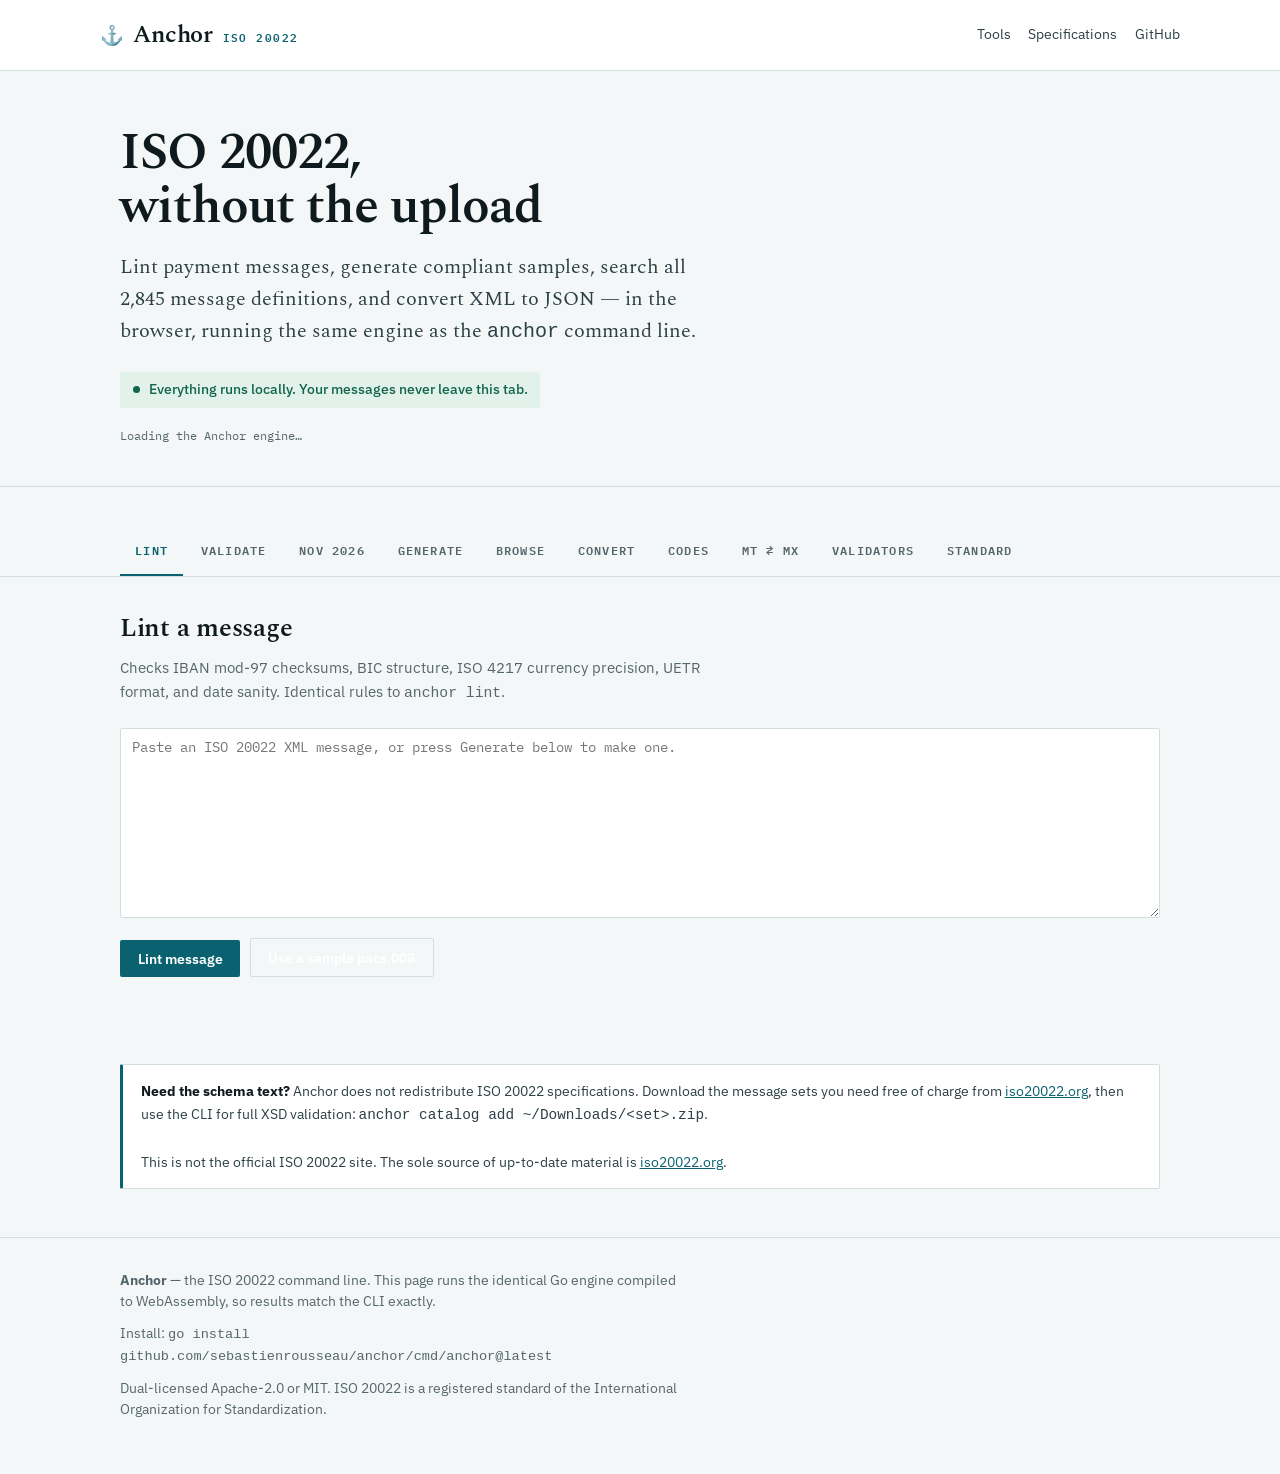
==== web/site/index.html @ 0d9abca5 "feat: ISO 20022 reference tooling for the terminal, an editor and an assistant Anchor answers questi" ====
<!doctype html>
<html lang="en">
<head>
<meta charset="utf-8">
<meta name="viewport" content="width=device-width, initial-scale=1">
<title>Anchor — ISO 20022 in your browser</title>
<meta name="description" content="Lint, generate, search and convert ISO 20022 financial messages. Runs entirely in your browser — nothing is uploaded.">
<link rel="icon" href="data:image/svg+xml,<svg xmlns='http://www.w3.org/2000/svg' viewBox='0 0 100 100'><text y='.9em' font-size='90'>⚓</text></svg>">
<link rel="preconnect" href="https://fonts.googleapis.com">
<link rel="preconnect" href="https://fonts.gstatic.com" crossorigin>
<link rel="stylesheet" href="https://fonts.googleapis.com/css2?family=Spectral:wght@400;600&family=IBM+Plex+Mono:wght@400;500;600&family=IBM+Plex+Sans:wght@400;500;600;700&display=swap">
<style>
  :root {
    --ground:#F4F7F7; --surface:#FFFFFF; --surface-2:#ECF1F1;
    --ink:#0E1A1D; --ink-2:#2C4045; --muted:#55676C;
    --line:#D3DEDE; --line-soft:#E4ECEC;
    --accent:#0A6270; --accent-2:#E4F1F2;
    --crit:#A01B3E; --crit-bg:#FBE9EE;
    --warn:#A8560A; --warn-bg:#FCEFE0;
    --good:#10654A; --good-bg:#E2F1EA;
    --shadow:0 1px 2px rgba(14,26,29,.05), 0 8px 24px -18px rgba(14,26,29,.35);
  }
  @media (prefers-color-scheme: dark) {
    :root:not([data-theme="light"]) {
      --ground:#0B1113; --surface:#131C1F; --surface-2:#1A2528;
      --ink:#E1EBEC; --ink-2:#B8CACD; --muted:#8CA1A6;
      --line:#2A3A3E; --line-soft:#1F2C2F;
      --accent:#55B7C7; --accent-2:#17323A;
      --crit:#F1839F; --crit-bg:#331119;
      --warn:#E8A45D; --warn-bg:#33220E;
      --good:#5FC49E; --good-bg:#102B22;
      --shadow:0 1px 2px rgba(0,0,0,.4), 0 10px 30px -20px rgba(0,0,0,.9);
    }
  }
  :root[data-theme="dark"] {
    --ground:#0B1113; --surface:#131C1F; --surface-2:#1A2528;
    --ink:#E1EBEC; --ink-2:#B8CACD; --muted:#8CA1A6;
    --line:#2A3A3E; --line-soft:#1F2C2F;
    --accent:#55B7C7; --accent-2:#17323A;
    --crit:#F1839F; --crit-bg:#331119;
    --warn:#E8A45D; --warn-bg:#33220E;
    --good:#5FC49E; --good-bg:#102B22;
    --shadow:0 1px 2px rgba(0,0,0,.4), 0 10px 30px -20px rgba(0,0,0,.9);
  }

  *{box-sizing:border-box}
  html{scroll-behavior:smooth}
  @media (prefers-reduced-motion:reduce){html{scroll-behavior:auto}*{animation:none!important;transition:none!important}}

  body{
    margin:0;padding:0;background:var(--ground);color:var(--ink);
    font-family:"IBM Plex Sans",ui-sans-serif,system-ui,-apple-system,sans-serif;
    font-size:16px;line-height:1.6;-webkit-font-smoothing:antialiased;
  }
  .wrap{max-width:1080px;margin:0 auto;padding:0 20px}

  /* ---------- masthead ---------- */
  header.mast{border-bottom:1px solid var(--line);background:var(--surface)}
  .mast-inner{display:flex;align-items:center;gap:1rem;flex-wrap:wrap;padding:1rem 0}
  .brand{display:flex;align-items:baseline;gap:.6rem;font-family:Spectral,ui-serif,Georgia,serif;font-size:1.5rem;font-weight:600;letter-spacing:-.01em}
  .brand .anchor-mark{font-size:1.2rem}
  .brand small{font-family:"IBM Plex Mono",monospace;font-size:.66rem;letter-spacing:.14em;text-transform:uppercase;color:var(--accent);font-weight:600}
  .mast-links{margin-left:auto;display:flex;gap:1.1rem;align-items:center;font-size:.88rem}
  .mast-links a{color:var(--ink-2);text-decoration:none;border-bottom:1px solid transparent}
  .mast-links a:hover{color:var(--accent);border-bottom-color:var(--accent)}

  /* ---------- hero ---------- */
  .hero{padding:3.5rem 0 2.5rem;border-bottom:1px solid var(--line)}
  h1{font-family:Spectral,ui-serif,Georgia,serif;font-weight:600;font-size:clamp(2.1rem,5vw,3.2rem);line-height:1.05;letter-spacing:-.02em;margin:0 0 1rem;text-wrap:balance;max-width:20ch}
  .lede{font-family:Spectral,ui-serif,Georgia,serif;font-size:clamp(1.05rem,2vw,1.25rem);color:var(--ink-2);max-width:60ch;margin:0 0 1.5rem}
  .privacy{display:inline-flex;align-items:center;gap:.55rem;background:var(--good-bg);color:var(--good);border-radius:2px;padding:.45rem .8rem;font-size:.85rem;font-weight:500}
  .privacy .dot{width:7px;height:7px;border-radius:50%;background:currentColor;flex:none}

  /* ---------- status ---------- */
  #status{font-family:"IBM Plex Mono",monospace;font-size:.78rem;color:var(--muted);margin-top:1.1rem}
  #status.ready{color:var(--good)}
  #status.error{color:var(--crit)}

  /* ---------- tabs ---------- */
  nav.tabs{position:sticky;top:0;z-index:10;background:var(--ground);border-bottom:1px solid var(--line);margin-top:2.5rem}
  .tablist{display:flex;gap:.15rem;overflow-x:auto;padding:0;margin:0;list-style:none;scrollbar-width:thin}
  .tablist button{
    appearance:none;background:none;border:0;border-bottom:2px solid transparent;
    padding:.85rem .95rem;font-family:"IBM Plex Mono",monospace;font-size:.75rem;
    letter-spacing:.1em;text-transform:uppercase;font-weight:600;color:var(--muted);
    cursor:pointer;white-space:nowrap;
  }
  .tablist button:hover{color:var(--ink)}
  .tablist button[aria-selected="true"]{color:var(--accent);border-bottom-color:var(--accent)}
  .tablist button:focus-visible{outline:2px solid var(--accent);outline-offset:-2px}

  .panel{display:none;padding:2rem 0 3rem}
  .panel[data-active="true"]{display:block}
  .panel h2{font-family:Spectral,ui-serif,Georgia,serif;font-weight:600;font-size:1.6rem;letter-spacing:-.01em;margin:0 0 .4rem}
  .panel p.hint{color:var(--muted);font-size:.92rem;margin:0 0 1.4rem;max-width:66ch}

  /* ---------- controls ---------- */
  .row{display:flex;gap:.6rem;flex-wrap:wrap;align-items:flex-end;margin-bottom:1rem}
  .field{display:flex;flex-direction:column;gap:.3rem}
  .field label{font-family:"IBM Plex Mono",monospace;font-size:.65rem;letter-spacing:.12em;text-transform:uppercase;color:var(--muted);font-weight:600}
  input[type=text],select,textarea{
    font-family:"IBM Plex Mono",monospace;font-size:.88rem;color:var(--ink);
    background:var(--surface);border:1px solid var(--line);border-radius:2px;padding:.55rem .7rem;
  }
  input[type=text]:focus,select:focus,textarea:focus{outline:2px solid var(--accent);outline-offset:-1px;border-color:var(--accent)}
  textarea{width:100%;min-height:190px;line-height:1.55;resize:vertical;tab-size:2}
  button.act{
    appearance:none;background:var(--accent);color:var(--surface);border:0;border-radius:2px;
    padding:.6rem 1.1rem;font-family:"IBM Plex Sans",sans-serif;font-size:.88rem;font-weight:600;cursor:pointer;
  }
  :root[data-theme="dark"] button.act,
  :root:not([data-theme="light"]) button.act{color:#08191C}
  @media (prefers-color-scheme: light){:root:not([data-theme="dark"]) button.act{color:#fff}}
  button.act:hover{filter:brightness(1.1)}
  button.act:focus-visible{outline:2px solid var(--ink);outline-offset:2px}
  button.ghost{background:none;color:var(--accent);border:1px solid var(--line)}

  /* ---------- output ---------- */
  .out{margin-top:1.2rem}
  pre.code{
    background:var(--surface-2);border:1px solid var(--line);border-radius:2px;
    padding:.9rem 1rem;overflow-x:auto;margin:0;
    font-family:"IBM Plex Mono",monospace;font-size:.8rem;line-height:1.6;color:var(--ink-2);
  }
  .empty{color:var(--muted);font-size:.9rem;font-style:italic}

  .verdict{display:flex;align-items:center;gap:.7rem;padding:.8rem 1rem;border-radius:2px;margin-bottom:1rem;font-weight:600;font-size:.95rem}
  .verdict.pass{background:var(--good-bg);color:var(--good)}
  .verdict.fail{background:var(--crit-bg);color:var(--crit)}
  .verdict.warn{background:var(--warn-bg);color:var(--warn)}

  ul.issues{list-style:none;padding:0;margin:0;display:flex;flex-direction:column;gap:.6rem}
  ul.issues li{background:var(--surface);border:1px solid var(--line);border-radius:2px;padding:.75rem .9rem}
  .issue-head{display:flex;gap:.6rem;align-items:baseline;flex-wrap:wrap;margin-bottom:.25rem}
  .chip{font-family:"IBM Plex Mono",monospace;font-size:.62rem;font-weight:600;letter-spacing:.11em;text-transform:uppercase;padding:.22em .55em;border-radius:2px;white-space:nowrap}
  .chip.err{background:var(--crit-bg);color:var(--crit)}
  .chip.warnc{background:var(--warn-bg);color:var(--warn)}
  .chip.info{background:var(--surface-2);color:var(--muted)}
  .chip.ok{background:var(--good-bg);color:var(--good)}
  .issue-rule{font-weight:600;font-size:.9rem}
  .issue-msg{font-size:.88rem;color:var(--ink-2)}
  .issue-val{font-family:"IBM Plex Mono",monospace;font-size:.78rem;color:var(--muted);margin-top:.2rem;word-break:break-all}

  table{border-collapse:collapse;width:100%;font-size:.86rem;min-width:520px}
  .tablewrap{overflow-x:auto;border:1px solid var(--line);border-radius:2px;background:var(--surface)}
  th,td{text-align:left;padding:.55rem .8rem;border-bottom:1px solid var(--line-soft);vertical-align:top}
  thead th{font-family:"IBM Plex Mono",monospace;font-size:.64rem;letter-spacing:.11em;text-transform:uppercase;color:var(--muted);background:var(--surface-2);border-bottom:1px solid var(--line);white-space:nowrap}
  tbody tr:last-child td{border-bottom:0}
  td.mono{font-family:"IBM Plex Mono",monospace;font-variant-numeric:tabular-nums;white-space:nowrap}
  td a{color:var(--accent)}

  .bar{display:inline-block;height:8px;background:var(--accent);border-radius:1px;vertical-align:middle}

  .notice{border:1px solid var(--line);border-left:3px solid var(--accent);background:var(--surface);padding:.9rem 1.1rem;border-radius:2px;margin-top:1.2rem;font-size:.9rem;color:var(--ink-2)}
  .notice a{color:var(--accent)}
  .notice strong{color:var(--ink)}

  footer{border-top:1px solid var(--line);margin-top:3rem;padding:2rem 0 3rem;font-size:.85rem;color:var(--muted)}
  footer a{color:var(--accent)}
  footer p{margin:0 0 .6rem;max-width:70ch}

  .sr{position:absolute;width:1px;height:1px;overflow:hidden;clip:rect(0 0 0 0);white-space:nowrap}
</style>
</head>
<body>

<header class="mast">
  <div class="wrap mast-inner">
    <div class="brand"><span class="anchor-mark">⚓</span> Anchor <small>ISO 20022</small></div>
    <div class="mast-links">
      <a href="#tools">Tools</a>
      <a href="https://www.iso20022.org/" rel="noopener">Specifications</a>
      <a href="https://github.com/sebastienrousseau/anchor" rel="noopener">GitHub</a>
    </div>
  </div>
</header>

<section class="hero">
  <div class="wrap">
    <h1>ISO 20022, without the upload</h1>
    <p class="lede">Lint payment messages, generate compliant samples, search all 2,845 message definitions, and convert XML to JSON — in the browser, running the same engine as the <code>anchor</code> command line.</p>
    <span class="privacy"><span class="dot"></span> Everything runs locally. Your messages never leave this tab.</span>
    <div id="status">Loading the Anchor engine…</div>
  </div>
</section>

<nav class="tabs" id="tools">
  <div class="wrap">
    <ul class="tablist" role="tablist">
      <li><button role="tab" aria-selected="true" data-panel="lint">Lint</button></li>
      <li><button role="tab" aria-selected="false" data-panel="validate">Validate</button></li>
      <li><button role="tab" aria-selected="false" data-panel="address">Nov 2026</button></li>
      <li><button role="tab" aria-selected="false" data-panel="generate">Generate</button></li>
      <li><button role="tab" aria-selected="false" data-panel="browse">Browse</button></li>
      <li><button role="tab" aria-selected="false" data-panel="convert">Convert</button></li>
      <li><button role="tab" aria-selected="false" data-panel="codes">Codes</button></li>
      <li><button role="tab" aria-selected="false" data-panel="translate">MT ⇄ MX</button></li>
      <li><button role="tab" aria-selected="false" data-panel="check">Validators</button></li>
      <li><button role="tab" aria-selected="false" data-panel="stats">Standard</button></li>
    </ul>
  </div>
</nav>

<main class="wrap">

  <!-- LINT -->
  <section class="panel" data-panel="lint" data-active="true" role="tabpanel">
    <h2>Lint a message</h2>
    <p class="hint">Checks IBAN mod-97 checksums, BIC structure, ISO 4217 currency precision, UETR format, and date sanity. Identical rules to <code>anchor lint</code>.</p>
    <label class="sr" for="lint-in">ISO 20022 XML message</label>
    <textarea id="lint-in" spellcheck="false" placeholder="Paste an ISO 20022 XML message, or press Generate below to make one."></textarea>
    <div class="row" style="margin-top:.8rem">
      <button class="act" id="lint-go">Lint message</button>
      <button class="act ghost" id="lint-fill">Use a sample pacs.008</button>
    </div>
    <div class="out" id="lint-out"></div>
  </section>

  <!-- VALIDATE -->
  <section class="panel" data-panel="validate" role="tabpanel">
    <h2>Validate against a schema</h2>
    <p class="hint">Full XML Schema validation — element order, cardinality, choices, patterns, enumerations, lengths and numeric facets. The same pure-Go engine as <code>anchor validate</code>, which agrees with libxml2 on all 4,746 schemas in the ISO 20022 catalogue.</p>
    <div class="notice" style="margin-top:0;margin-bottom:1.4rem">
      Anchor ships no specification content, so paste the XSD too. Download it free from
      <a href="https://www.iso20022.org/iso-20022-message-definitions" rel="noopener">iso20022.org</a>
      — or use the CLI, which resolves the schema automatically from your local catalogue.
    </div>
    <div class="row" style="align-items:stretch">
      <div class="field" style="flex:1;min-width:280px">
        <label for="val-xml">Message (XML)</label>
        <textarea id="val-xml" spellcheck="false" placeholder="Paste the ISO 20022 message."></textarea>
      </div>
      <div class="field" style="flex:1;min-width:280px">
        <label for="val-xsd">Schema (XSD)</label>
        <textarea id="val-xsd" spellcheck="false" placeholder="Paste the matching .xsd schema."></textarea>
      </div>
    </div>
    <div class="row">
      <button class="act" id="val-go">Validate</button>
      <button class="act ghost" id="val-demo">Load a worked example</button>
    </div>
    <div class="out" id="val-out"></div>
  </section>

  <!-- ADDRESS / NOV 2026 -->
  <section class="panel" data-panel="address" role="tabpanel">
    <h2>The 14 November 2026 address requirement</h2>
    <p class="hint">From that date CBPR+ rejects fully unstructured postal addresses outright, with no contingency. Any address present must be hybrid or fully structured: town name and country in their own elements, at minimum. Paste a message to see where it stands.</p>
    <div class="notice" style="margin-top:0;margin-bottom:1.4rem">
      <strong>What changes.</strong> <code>&lt;TwnNm&gt;</code> and <code>&lt;Ctry&gt;</code> become mandatory
      wherever a <code>&lt;PstlAdr&gt;</code> appears, <code>&lt;Ctry&gt;</code> must be an ISO 3166-1 alpha-2
      code rather than a country name, and a hybrid address may keep at most two
      <code>&lt;AdrLine&gt;</code> of 70 characters. Reporting messages
      (<code>camt.052</code>, <code>camt.053</code>, <code>camt.054</code>, <code>camt.060</code>,
      <code>camt.025</code>, <code>admi.024</code>) are out of scope.
    </div>
    <label class="sr" for="addr-in">ISO 20022 XML message</label>
    <textarea id="addr-in" spellcheck="false" placeholder="Paste a message containing postal addresses."></textarea>
    <div class="row" style="margin-top:.8rem">
      <button class="act" id="addr-go">Check readiness</button>
      <button class="act ghost" id="addr-demo">Load a non-compliant example</button>
      <button class="act ghost" id="addr-demo-ok">Load a compliant example</button>
    </div>
    <div class="out" id="addr-out"></div>
  </section>

  <!-- GENERATE -->
  <section class="panel" data-panel="generate" role="tabpanel">
    <h2>Generate a message</h2>
    <p class="hint">Synthetic messages with valid identifiers and rail-appropriate defaults. Useful for testing pipelines without real payment data.</p>
    <div class="row">
      <div class="field">
        <label for="gen-type">Message type</label>
        <select id="gen-type">
          <option value="pacs.008">pacs.008 — FI to FI Customer Credit Transfer</option>
          <option value="pacs.009">pacs.009 — Financial Institution Credit Transfer</option>
          <option value="pain.001">pain.001 — Customer Credit Transfer Initiation</option>
          <option value="camt.053">camt.053 — Bank to Customer Statement</option>
        </select>
      </div>
      <div class="field">
        <label for="gen-preset">Rail</label>
        <select id="gen-preset">
          <option value="sepa">SEPA</option>
          <option value="target2">TARGET2</option>
          <option value="chaps">CHAPS</option>
          <option value="standard">Standard</option>
        </select>
      </div>
      <div class="field">
        <label for="gen-amount">Amount</label>
        <input type="text" id="gen-amount" value="25000.00" size="10">
      </div>
      <button class="act" id="gen-go">Generate</button>
    </div>
    <div class="out" id="gen-out"></div>
  </section>

  <!-- BROWSE -->
  <section class="panel" data-panel="browse" role="tabpanel">
    <h2>Browse the standard</h2>
    <p class="hint">Every message definition the Registration Authority publishes, with the message set that carries it. Schema text is not bundled — each result links to the official download.</p>
    <div class="row">
      <div class="field" style="flex:1;min-width:240px">
        <label for="browse-q">Search by identifier, domain, or keyword</label>
        <input type="text" id="browse-q" value="pacs.008" placeholder="pacs.008, camt, pain.001.001.11…">
      </div>
      <button class="act" id="browse-go">Search</button>
    </div>
    <div class="out" id="browse-out"></div>
  </section>

  <!-- CONVERT -->
  <section class="panel" data-panel="convert" role="tabpanel">
    <h2>XML to JSON</h2>
    <p class="hint">Turn an ISO 20022 message into JSON for REST pipelines and log processing.</p>
    <label class="sr" for="conv-in">ISO 20022 XML message</label>
    <textarea id="conv-in" spellcheck="false" placeholder="Paste an ISO 20022 XML message."></textarea>
    <div class="row" style="margin-top:.8rem">
      <button class="act" id="conv-go">Convert to JSON</button>
      <button class="act ghost" id="conv-fill">Use a sample pacs.008</button>
    </div>
    <div class="out" id="conv-out"></div>
  </section>

  <!-- CODES -->
  <section class="panel" data-panel="codes" role="tabpanel">
    <h2>External code sets</h2>
    <p class="hint">Return reasons, payment purposes, transaction statuses and balance types. Search by code, name, or description.</p>
    <div class="row">
      <div class="field" style="flex:1;min-width:240px">
        <label for="codes-q">Code or keyword</label>
        <input type="text" id="codes-q" value="AC04" placeholder="AC04, account closed, purpose…">
      </div>
      <button class="act" id="codes-go">Look up</button>
    </div>
    <div class="out" id="codes-out"></div>
  </section>

  <!-- TRANSLATE -->
  <section class="panel" data-panel="translate" role="tabpanel">
    <h2>SWIFT MT ⇄ ISO 20022 MX</h2>
    <p class="hint">Field-level migration mapping between legacy MT messages and their MX equivalents.</p>
    <div class="row">
      <div class="field" style="flex:1;min-width:240px">
        <label for="tr-q">MT or MX identifier</label>
        <input type="text" id="tr-q" value="MT103" placeholder="MT103, MT202, MT940, pacs.008…">
      </div>
      <button class="act" id="tr-go">Look up</button>
      <button class="act ghost" id="tr-all">Show full matrix</button>
    </div>
    <div class="out" id="tr-out"></div>

    <h3 style="margin-top:2rem">Convert a real message</h3>
    <p class="hint">Paste an MT103, MT202 or MT940 and get the ISO 20022 document plus a fidelity report saying what was carried, shortened, inferred, or dropped. Same converter as <code>anchor translate</code>.</p>
    <label class="sr" for="mt-in">SWIFT MT message</label>
    <textarea id="mt-in" rows="12" spellcheck="false" placeholder="{1:F01BANKGB2LAXXX0000000000}{2:I103BANKDEFFXXXXN}{4:&#10;:20:REF20260824001&#10;..."></textarea>
    <div class="row">
      <button class="act" id="mt-go">Convert</button>
      <button class="act ghost" id="mt-fill">Load a sample MT103</button>
    </div>
    <div class="out" id="mt-out"></div>
  </section>

  <!-- CHECK -->
  <section class="panel" data-panel="check" role="tabpanel">
    <h2>Field validators</h2>
    <p class="hint">Check a single value without building a whole message.</p>
    <div class="row">
      <div class="field" style="flex:1;min-width:260px">
        <label for="chk-iban">IBAN (ISO 13616, mod-97)</label>
        <input type="text" id="chk-iban" value="DE89370400440532013000">
      </div>
      <button class="act" data-check="iban">Check</button>
    </div>
    <div class="row">
      <div class="field" style="flex:1;min-width:260px">
        <label for="chk-bic">BIC (ISO 9362)</label>
        <input type="text" id="chk-bic" value="DEUTDEDDXXX">
      </div>
      <button class="act" data-check="bic">Check</button>
    </div>
    <div class="row">
      <div class="field" style="flex:1;min-width:260px">
        <label for="chk-uetr">UETR (RFC 4122 v4)</label>
        <input type="text" id="chk-uetr" value="e1b2c3d4-5678-4abc-8def-1234567890ab">
      </div>
      <button class="act" data-check="uetr">Check</button>
    </div>
    <div class="out" id="chk-out"></div>
  </section>

  <!-- STATS -->
  <section class="panel" data-panel="stats" role="tabpanel">
    <h2>The published standard</h2>
    <p class="hint">Message definitions by business area, across every message set the Registration Authority publishes.</p>
    <div class="out" id="stats-out"></div>
  </section>

  <div class="notice">
    <strong>Need the schema text?</strong> Anchor does not redistribute ISO 20022 specifications.
    Download the message sets you need free of charge from
    <a href="https://www.iso20022.org/iso-20022-message-definitions" rel="noopener">iso20022.org</a>,
    then use the CLI for full XSD validation:
    <code>anchor catalog add ~/Downloads/&lt;set&gt;.zip</code>.
    <br><br>
    This is not the official ISO 20022 site. The sole source of up-to-date material is
    <a href="https://www.iso20022.org/" rel="noopener">iso20022.org</a>.
  </div>
</main>

<footer>
  <div class="wrap">
    <p><strong>Anchor</strong> — the ISO 20022 command line. This page runs the identical Go engine compiled to WebAssembly, so results match the CLI exactly.</p>
    <p>Install: <code>go install github.com/sebastienrousseau/anchor/cmd/anchor@latest</code></p>
    <p>Dual-licensed Apache-2.0 or MIT. ISO 20022 is a registered standard of the International Organization for Standardization.</p>
  </div>
</footer>

<script src="wasm_exec.js"></script>
<script>
(function () {
  "use strict";

  var $ = function (sel, root) { return (root || document).querySelector(sel); };
  var $$ = function (sel, root) { return Array.prototype.slice.call((root || document).querySelectorAll(sel)); };

  function esc(s) {
    return String(s == null ? "" : s).replace(/[&<>"']/g, function (c) {
      return { "&": "&amp;", "<": "&lt;", ">": "&gt;", '"': "&quot;", "'": "&#39;" }[c];
    });
  }

  // ---- tabs -------------------------------------------------------------
  $$(".tablist button").forEach(function (btn) {
    btn.addEventListener("click", function () {
      $$(".tablist button").forEach(function (b) { b.setAttribute("aria-selected", String(b === btn)); });
      $$(".panel").forEach(function (p) {
        p.setAttribute("data-active", String(p.dataset.panel === btn.dataset.panel));
      });
      if (btn.dataset.panel === "stats") renderStats();
    });
  });

  // ---- engine bootstrap -------------------------------------------------
  var statusEl = $("#status");
  var ready = false;

  window.anchorReady = function () {
    ready = true;
    statusEl.textContent = "Engine ready — light mode (embedded index of the standard; no schemas installed)";
    statusEl.className = "ready";
  };

  function requireEngine() {
    if (!ready) {
      statusEl.textContent = "Engine still loading — try again in a moment.";
      return false;
    }
    return true;
  }

  function call(fn) {
    var args = Array.prototype.slice.call(arguments, 1);
    try {
      return window.anchor[fn].apply(null, args);
    } catch (e) {
      return { ok: false, error: String(e && e.message ? e.message : e) };
    }
  }

  if (!WebAssembly || !WebAssembly.instantiateStreaming) {
    statusEl.textContent = "This browser does not support WebAssembly streaming.";
    statusEl.className = "error";
  } else {
    var go = new Go();
    WebAssembly.instantiateStreaming(fetch("anchor.wasm"), go.importObject)
      .then(function (res) { go.run(res.instance); })
      .catch(function (err) {
        statusEl.textContent = "Could not load the engine: " + err;
        statusEl.className = "error";
      });
  }

  // ---- shared renderers -------------------------------------------------
  function showError(el, msg) {
    el.innerHTML = '<div class="verdict fail">' + esc(msg) + "</div>";
  }
  function showCode(el, text) {
    el.innerHTML = '<pre class="code">' + esc(text) + "</pre>";
  }

  // ---- lint -------------------------------------------------------------
  var SAMPLE_CACHE = null;
  function sampleXML(cb) {
    if (SAMPLE_CACHE) return cb(SAMPLE_CACHE);
    var r = call("generate", "pacs.008", "sepa", "25000.00", "EUR", false);
    if (r.ok) { SAMPLE_CACHE = r.data.xml; cb(SAMPLE_CACHE); }
  }

  $("#lint-fill").addEventListener("click", function () {
    if (!requireEngine()) return;
    sampleXML(function (xml) { $("#lint-in").value = xml; });
  });

  $("#lint-go").addEventListener("click", function () {
    if (!requireEngine()) return;
    var out = $("#lint-out");
    var r = call("lint", $("#lint-in").value, "message.xml");
    if (!r.ok) return showError(out, r.error);

    var d = r.data;
    var issues = d.issues || [];
    var cls = d.error_count > 0 ? "fail" : (d.warning_count > 0 ? "warn" : "pass");
    var verdict = d.error_count > 0
      ? d.error_count + " error" + (d.error_count === 1 ? "" : "s") + " found"
      : (d.warning_count > 0 ? d.warning_count + " warning(s)" : "All checks passed");

    var html = '<div class="verdict ' + cls + '">' + esc(verdict) +
      ' &middot; <span style="font-weight:400">' + d.passed_count + " check(s) passed</span></div>";

    if (issues.length) {
      html += '<ul class="issues">';
      issues.forEach(function (i) {
        var chip = i.severity === "ERROR" ? "err" : (i.severity === "WARNING" ? "warnc" : "info");
        html += "<li>" +
          '<div class="issue-head"><span class="chip ' + chip + '">' + esc(i.severity) + "</span>" +
          '<span class="issue-rule">' + esc(i.rule) + "</span></div>" +
          '<div class="issue-msg">' + esc(i.message) + "</div>" +
          '<div class="issue-val">' + esc(i.field) + " = " + esc(i.value) + "</div></li>";
      });
      html += "</ul>";
    }
    out.innerHTML = html;
  });

  // ---- validate ---------------------------------------------------------
  var DEMO_XSD = [
    '<?xml version="1.0" encoding="UTF-8"?>',
    '<xs:schema xmlns="urn:demo" xmlns:xs="http://www.w3.org/2001/XMLSchema"',
    '           elementFormDefault="qualified" targetNamespace="urn:demo">',
    '  <xs:element name="Document" type="Document"/>',
    '  <xs:complexType name="Document">',
    '    <xs:sequence>',
    '      <xs:element name="MsgId" type="Max35Text"/>',
    '      <xs:element name="Amt" type="Amount"/>',
    '      <xs:element name="Sts" type="StatusCode" minOccurs="0"/>',
    '    </xs:sequence>',
    '  </xs:complexType>',
    '  <xs:complexType name="Amount">',
    '    <xs:simpleContent>',
    '      <xs:extension base="xs:decimal">',
    '        <xs:attribute name="Ccy" type="CurrencyCode" use="required"/>',
    '      </xs:extension>',
    '    </xs:simpleContent>',
    '  </xs:complexType>',
    '  <xs:simpleType name="CurrencyCode">',
    '    <xs:restriction base="xs:string"><xs:pattern value="[A-Z]{3,3}"/></xs:restriction>',
    '  </xs:simpleType>',
    '  <xs:simpleType name="Max35Text">',
    '    <xs:restriction base="xs:string">',
    '      <xs:minLength value="1"/><xs:maxLength value="35"/>',
    '    </xs:restriction>',
    '  </xs:simpleType>',
    '  <xs:simpleType name="StatusCode">',
    '    <xs:restriction base="xs:string">',
    '      <xs:enumeration value="ACCP"/><xs:enumeration value="RJCT"/>',
    '    </xs:restriction>',
    '  </xs:simpleType>',
    '</xs:schema>'
  ].join("\n");

  var DEMO_XML = [
    '<?xml version="1.0" encoding="UTF-8"?>',
    '<Document xmlns="urn:demo">',
    '  <MsgId>MSG-0001</MsgId>',
    '  <Amt Ccy="EURO">25000.00</Amt>',
    '  <Sts>MAYBE</Sts>',
    '</Document>'
  ].join("\n");

  $("#val-demo").addEventListener("click", function () {
    $("#val-xml").value = DEMO_XML;
    $("#val-xsd").value = DEMO_XSD;
  });

  $("#val-go").addEventListener("click", function () {
    if (!requireEngine()) return;
    var out = $("#val-out");
    var r = call("validate", $("#val-xml").value, $("#val-xsd").value);
    if (!r.ok) return showError(out, r.error);

    var d = r.data;
    if (d.valid) {
      out.innerHTML = '<div class="verdict pass">Valid — the message conforms to the schema</div>';
      return;
    }

    var errs = d.errors || [];
    var html = '<div class="verdict fail">' + errs.length +
      " schema error" + (errs.length === 1 ? "" : "s") + "</div>" +
      '<div class="tablewrap"><table><thead><tr>' +
      "<th>Line</th><th>Rule</th><th>Path</th><th>Expected</th><th>Found</th><th>Message</th>" +
      "</tr></thead><tbody>";
    errs.forEach(function (e) {
      html += "<tr>" +
        '<td class="mono">' + e.line + ":" + e.column + "</td>" +
        '<td><span class="chip err">' + esc(e.rule) + "</span></td>" +
        '<td class="mono" style="white-space:normal">' + esc(e.path) + "</td>" +
        '<td class="mono">' + esc(e.expected || "\u2014") + "</td>" +
        '<td class="mono">' + esc(e.actual || "\u2014") + "</td>" +
        "<td>" + esc(e.message) + "</td></tr>";
    });
    out.innerHTML = html + "</tbody></table></div>";
  });

  // ---- November 2026 address readiness ----------------------------------
  var ADDR_BAD = [
    '<?xml version="1.0" encoding="UTF-8"?>',
    '<Document xmlns="urn:iso:std:iso:20022:tech:xsd:pacs.008.001.10">',
    '  <CdtTrfTxInf>',
    '    <Dbtr>',
    '      <Nm>Acme Ltd</Nm>',
    '      <PstlAdr>',
    '        <AdrLine>12 High Street</AdrLine>',
    '        <AdrLine>London</AdrLine>',
    '        <AdrLine>United Kingdom</AdrLine>',
    '      </PstlAdr>',
    '    </Dbtr>',
    '    <Cdtr>',
    '      <Nm>Globex SA</Nm>',
    '      <PstlAdr>',
    '        <StrtNm>Rue de la Paix</StrtNm>',
    '        <TwnNm>Paris</TwnNm>',
    '        <Ctry>France</Ctry>',
    '      </PstlAdr>',
    '    </Cdtr>',
    '  </CdtTrfTxInf>',
    '</Document>'
  ].join("\n");

  var ADDR_OK = [
    '<?xml version="1.0" encoding="UTF-8"?>',
    '<Document xmlns="urn:iso:std:iso:20022:tech:xsd:pacs.008.001.10">',
    '  <CdtTrfTxInf>',
    '    <Dbtr>',
    '      <Nm>Acme Ltd</Nm>',
    '      <PstlAdr>',
    '        <StrtNm>High Street</StrtNm>',
    '        <BldgNb>12</BldgNb>',
    '        <PstCd>EC1A 1BB</PstCd>',
    '        <TwnNm>London</TwnNm>',
    '        <Ctry>GB</Ctry>',
    '      </PstlAdr>',
    '    </Dbtr>',
    '    <Cdtr>',
    '      <Nm>Globex SA</Nm>',
    '      <PstlAdr>',
    '        <AdrLine>Rue de la Paix 5</AdrLine>',
    '        <TwnNm>Paris</TwnNm>',
    '        <Ctry>FR</Ctry>',
    '      </PstlAdr>',
    '    </Cdtr>',
    '  </CdtTrfTxInf>',
    '</Document>'
  ].join("\n");

  $("#addr-demo").addEventListener("click", function () { $("#addr-in").value = ADDR_BAD; });
  $("#addr-demo-ok").addEventListener("click", function () { $("#addr-in").value = ADDR_OK; });

  var SHAPE_CHIP = { structured: "ok", hybrid: "warnc", unstructured: "err", empty: "info" };

  $("#addr-go").addEventListener("click", function () {
    if (!requireEngine()) return;
    var out = $("#addr-out");
    var payload = $("#addr-in").value;

    var r = call("checkRules", payload, "cbpr-2026");
    if (!r.ok) return showError(out, r.error);
    var d = r.data;

    var html = "";
    if (d.rules_checked === 0) {
      html += '<div class="verdict pass">This message type is out of scope for the address requirement &mdash; ' +
        d.rules_skipped + " rule(s) skipped.</div>";
    } else if (d.error_count === 0) {
      html += '<div class="verdict pass">Ready &mdash; all ' + d.rules_checked +
        " address rule(s) passed.</div>";
    } else {
      html += '<div class="verdict fail">Not ready &mdash; ' + d.error_count +
        " blocking issue" + (d.error_count === 1 ? "" : "s") + " before 14 November 2026.</div>";
    }

    // Shape of every address in the message.
    var shapes = call("addresses", payload);
    if (shapes.ok && shapes.data.length) {
      html += '<div class="tablewrap" style="margin-bottom:1.2rem"><table><thead><tr>' +
        "<th>Address</th><th>Shape</th><th>Status</th></tr></thead><tbody>";
      shapes.data.forEach(function (a) {
        var chip = SHAPE_CHIP[a.shape] || "info";
        var note = a.shape === "unstructured" ? "Rejected from Nov 2026"
          : a.shape === "hybrid" ? "Accepted, no end date"
          : a.shape === "structured" ? "Fully compliant" : "Nothing to check";
        html += "<tr>" +
          '<td class="mono" style="white-space:normal">' + esc(a.path) + "</td>" +
          '<td><span class="chip ' + chip + '">' + esc(a.shape) + "</span></td>" +
          "<td>" + esc(note) + "</td></tr>";
      });
      html += "</tbody></table></div>";
    }

    var findings = d.findings || [];
    if (findings.length) {
      html += '<ul class="issues">';
      findings.forEach(function (f) {
        var chip = f.severity === "ERROR" ? "err" : (f.severity === "WARNING" ? "warnc" : "info");
        html += "<li>" +
          '<div class="issue-head"><span class="chip ' + chip + '">' + esc(f.severity) + "</span>" +
          '<span class="issue-rule">' + esc(f.rule_id) + " &middot; " + esc(f.rule) + "</span></div>" +
          '<div class="issue-msg">' + esc(f.message) + "</div>" +
          '<div class="issue-val">at ' + esc(f.path) + "</div>";
        if (f.expected) html += '<div class="issue-val">expected ' + esc(f.expected) + "</div>";
        if (f.remediation) html += '<div class="issue-msg" style="margin-top:.35rem">' + esc(f.remediation) + "</div>";
        html += "</li>";
      });
      html += "</ul>";
    }
    out.innerHTML = html;
  });

  // ---- generate ---------------------------------------------------------
  $("#gen-go").addEventListener("click", function () {
    if (!requireEngine()) return;
    var out = $("#gen-out");
    var r = call("generate", $("#gen-type").value, $("#gen-preset").value, $("#gen-amount").value, "", false);
    if (!r.ok) return showError(out, r.error);

    var lintRes = call("lint", r.data.xml, "generated.xml");
    var banner = "";
    if (lintRes.ok) {
      var d = lintRes.data;
      banner = d.error_count > 0
        ? '<div class="verdict fail">Generated, but Anchor’s own linter reports ' + d.error_count + ' error(s) — a known defect for this preset.</div>'
        : '<div class="verdict pass">Generated and passes all ' + d.passed_count + " business-rule checks</div>";
    }
    out.innerHTML = banner + '<pre class="code">' + esc(r.data.xml) + "</pre>";
  });

  // ---- browse -----------------------------------------------------------
  function runBrowse() {
    if (!requireEngine()) return;
    var out = $("#browse-out");
    var r = call("search", $("#browse-q").value);
    if (!r.ok) return showError(out, r.error);

    var rows = r.data || [];
    if (!rows.length) {
      out.innerHTML = '<p class="empty">No message matches that query.</p>';
      return;
    }

    var html = '<p class="hint">' + rows.length + " result(s)</p>" +
      '<div class="tablewrap"><table><thead><tr>' +
      "<th>Identifier</th><th>Business area</th><th>Message set</th><th>Official download</th>" +
      "</tr></thead><tbody>";

    rows.slice(0, 60).forEach(function (m) {
      var set = (m.message_sets && m.message_sets[0]) || null;
      html += "<tr>" +
        '<td class="mono">' + esc(m.id) + "</td>" +
        "<td>" + esc(m.domain_name || m.domain) + "</td>" +
        "<td>" + (set ? esc(set.name + " " + set.version) : "&mdash;") + "</td>" +
        "<td>" + (set
          ? '<a href="' + esc(set.url) + '" rel="noopener">iso20022.org &#8599;</a>'
          : "&mdash;") + "</td></tr>";
    });
    html += "</tbody></table></div>";
    if (rows.length > 60) html += '<p class="hint" style="margin-top:.8rem">Showing the first 60 of ' + rows.length + ".</p>";
    out.innerHTML = html;
  }

  $("#browse-go").addEventListener("click", runBrowse);
  $("#browse-q").addEventListener("keydown", function (e) { if (e.key === "Enter") runBrowse(); });

  // ---- convert ----------------------------------------------------------
  $("#conv-fill").addEventListener("click", function () {
    if (!requireEngine()) return;
    sampleXML(function (xml) { $("#conv-in").value = xml; });
  });
  $("#conv-go").addEventListener("click", function () {
    if (!requireEngine()) return;
    var out = $("#conv-out");
    var r = call("toJSON", $("#conv-in").value);
    if (!r.ok) return showError(out, r.error);
    showCode(out, r.data.json);
  });

  // ---- codes ------------------------------------------------------------
  function runCodes() {
    if (!requireEngine()) return;
    var out = $("#codes-out");
    var r = call("codes", $("#codes-q").value);
    if (!r.ok) return showError(out, r.error);
    var rows = r.data || [];
    if (!rows.length) {
      out.innerHTML = '<p class="empty">No code matches that query.</p>';
      return;
    }
    var html = '<div class="tablewrap"><table><thead><tr>' +
      "<th>Code</th><th>Name</th><th>Category</th><th>Description</th><th>Applies to</th>" +
      "</tr></thead><tbody>";
    rows.forEach(function (c) {
      html += "<tr>" +
        '<td class="mono">' + esc(c.code) + "</td>" +
        "<td>" + esc(c.name) + "</td>" +
        "<td>" + esc(c.category) + "</td>" +
        "<td>" + esc(c.description) + "</td>" +
        '<td class="mono">' + esc(c.applies_to) + "</td></tr>";
    });
    out.innerHTML = html + "</tbody></table></div>";
  }
  $("#codes-go").addEventListener("click", runCodes);
  $("#codes-q").addEventListener("keydown", function (e) { if (e.key === "Enter") runCodes(); });

  // ---- translate --------------------------------------------------------
  function renderMapping(m) {
    var html = '<div class="verdict pass">' + esc(m.MTCode) + " &rarr; " + esc(m.MXCode) + "</div>" +
      '<p class="hint">' + esc(m.Description) + "</p>" +
      '<div class="tablewrap"><table><thead><tr><th>MT tag</th><th>MX element path</th><th>Notes</th></tr></thead><tbody>';
    (m.FieldMaps || []).forEach(function (f) {
      html += "<tr>" +
        '<td class="mono">' + esc(f.MTTag) + "</td>" +
        '<td class="mono">' + esc(f.MXPath) + "</td>" +
        "<td>" + esc(f.Comments) + "</td></tr>";
    });
    return html + "</tbody></table></div>";
  }

  $("#tr-go").addEventListener("click", function () {
    if (!requireEngine()) return;
    var out = $("#tr-out");
    var r = call("translate", $("#tr-q").value);
    if (!r.ok) return showError(out, r.error);
    out.innerHTML = renderMapping(r.data);
  });

  $("#tr-all").addEventListener("click", function () {
    if (!requireEngine()) return;
    var out = $("#tr-out");
    var r = call("translate", "");
    if (!r.ok) return showError(out, r.error);
    var html = '<div class="tablewrap"><table><thead><tr><th>SWIFT MT</th><th>ISO 20022 MX</th><th>Purpose</th></tr></thead><tbody>';
    (r.data || []).forEach(function (m) {
      html += "<tr>" +
        '<td class="mono">' + esc(m.MTCode) + "</td>" +
        '<td class="mono">' + esc(m.MXCode) + "</td>" +
        "<td>" + esc(m.MTTitle) + "</td></tr>";
    });
    out.innerHTML = html + "</tbody></table></div>";
  });

  // ---- MT to MX conversion ----------------------------------------------
  var SAMPLE_MT103 = [
    "{1:F01BANKGB2LAXXX0000000000}{2:I103BANKDEFFXXXXN}{3:{121:f3a1b2c4-5d6e-4f70-8a91-2b3c4d5e6f70}}{4:",
    ":20:REF20260824001",
    ":23B:CRED",
    ":32A:260824EUR25000,00",
    ":50K:/GB29NWBK60161331926819",
    "ACME TRADING LIMITED",
    "14 GRESHAM STREET",
    "LONDON EC2V 7NN",
    ":52A:BANKGB2LXXX",
    ":57A:BANKDEFFXXX",
    ":59:/DE89370400440532013000",
    "MUELLER GMBH",
    "HAUPTSTRASSE 12",
    "60311 FRANKFURT AM MAIN",
    ":70:INVOICE 2026-0815 CONSULTING SERVICES",
    ":71A:SHA",
    "-}{5:{CHK:123456789ABC}}"
  ].join("\n");

  $("#mt-fill").addEventListener("click", function () {
    $("#mt-in").value = SAMPLE_MT103;
  });

  $("#mt-go").addEventListener("click", function () {
    if (!requireEngine()) return;
    var out = $("#mt-out");
    var r = call("convertMT", $("#mt-in").value);
    if (!r.ok) return showError(out, r.error);

    var d = r.data;
    var cls = d.lossless ? "pass" : "warn";
    var verdict = "MT" + d.source_type + " \u2192 " + d.target_type +
      (d.lossless ? " \u00b7 every field carried intact" : " \u00b7 lossy conversion");

    var html = '<div class="verdict ' + cls + '">' + esc(verdict) + "</div>" +
      '<p class="hint">' + d.mapped + " mapped &middot; " + d.derived + " derived &middot; " +
      d.truncated + " truncated &middot; " + d.unmapped + " unmapped</p>" +
      '<div class="tablewrap"><table><thead><tr><th>MT field</th><th>Fidelity</th><th>Target</th><th>Note</th></tr></thead><tbody>';

    (d.report || []).forEach(function (f) {
      var chip = f.fidelity === "unmapped" ? "err"
        : (f.fidelity === "mapped" ? "info" : "warnc");
      html += "<tr>" +
        '<td class="mono">:' + esc(f.tag) + ":</td>" +
        '<td><span class="chip ' + chip + '">' + esc(f.fidelity) + "</span></td>" +
        '<td class="mono">' + esc(f.path || "") + "</td>" +
        "<td>" + esc(f.note || "") + "</td></tr>";
    });
    html += "</tbody></table></div>";

    if (!d.lossless) {
      html += '<p class="hint">MT addresses are unstructured. Paste the result into the ' +
        "<strong>Nov 2026</strong> tab to see exactly which elements CBPR+ will reject " +
        "from 14 November 2026.</p>";
    }

    html += '<pre class="code">' + esc(d.xml) + "</pre>";
    out.innerHTML = html;
  });

  // ---- field validators -------------------------------------------------
  $$("[data-check]").forEach(function (btn) {
    btn.addEventListener("click", function () {
      if (!requireEngine()) return;
      var kind = btn.dataset.check;
      var map = { iban: ["checkIBAN", "#chk-iban", "IBAN"], bic: ["checkBIC", "#chk-bic", "BIC"], uetr: ["checkUETR", "#chk-uetr", "UETR"] };
      var spec = map[kind];
      var value = $(spec[1]).value;
      var r = call(spec[0], value);
      var out = $("#chk-out");
      if (!r.ok) return showError(out, r.error);
      out.innerHTML = r.data.valid
        ? '<div class="verdict pass">' + esc(spec[2]) + " is valid &middot; <span style=\"font-weight:400\">" + esc(value) + "</span></div>"
        : '<div class="verdict fail">' + esc(spec[2]) + " is invalid &mdash; " + esc(r.data.reason) + "</div>";
    });
  });

  // ---- stats ------------------------------------------------------------
  var statsRendered = false;
  function renderStats() {
    if (statsRendered || !ready) return;
    var out = $("#stats-out");
    var r = call("stats");
    if (!r.ok) return showError(out, r.error);
    var d = r.data;
    var max = d.domains.length ? d.domains[0].count : 1;

    var html = '<div class="verdict pass">' + d.total + " message definitions across " + d.messageSets + " published message sets</div>" +
      '<div class="tablewrap"><table><thead><tr><th>Domain</th><th>Business area</th><th>Messages</th><th>Share</th></tr></thead><tbody>';
    d.domains.forEach(function (row) {
      var pct = (row.count / d.total) * 100;
      html += "<tr>" +
        '<td class="mono">' + esc(row.domain) + "</td>" +
        "<td>" + esc(row.name) + "</td>" +
        '<td class="mono">' + row.count + "</td>" +
        '<td><span class="bar" style="width:' + Math.max(2, (row.count / max) * 140) + 'px"></span> ' +
        '<span class="mono" style="font-size:.78rem;color:var(--muted)">' + pct.toFixed(1) + "%</span></td></tr>";
    });
    out.innerHTML = html + "</tbody></table></div>";
    statsRendered = true;
  }
})();
</script>
</body>
</html>
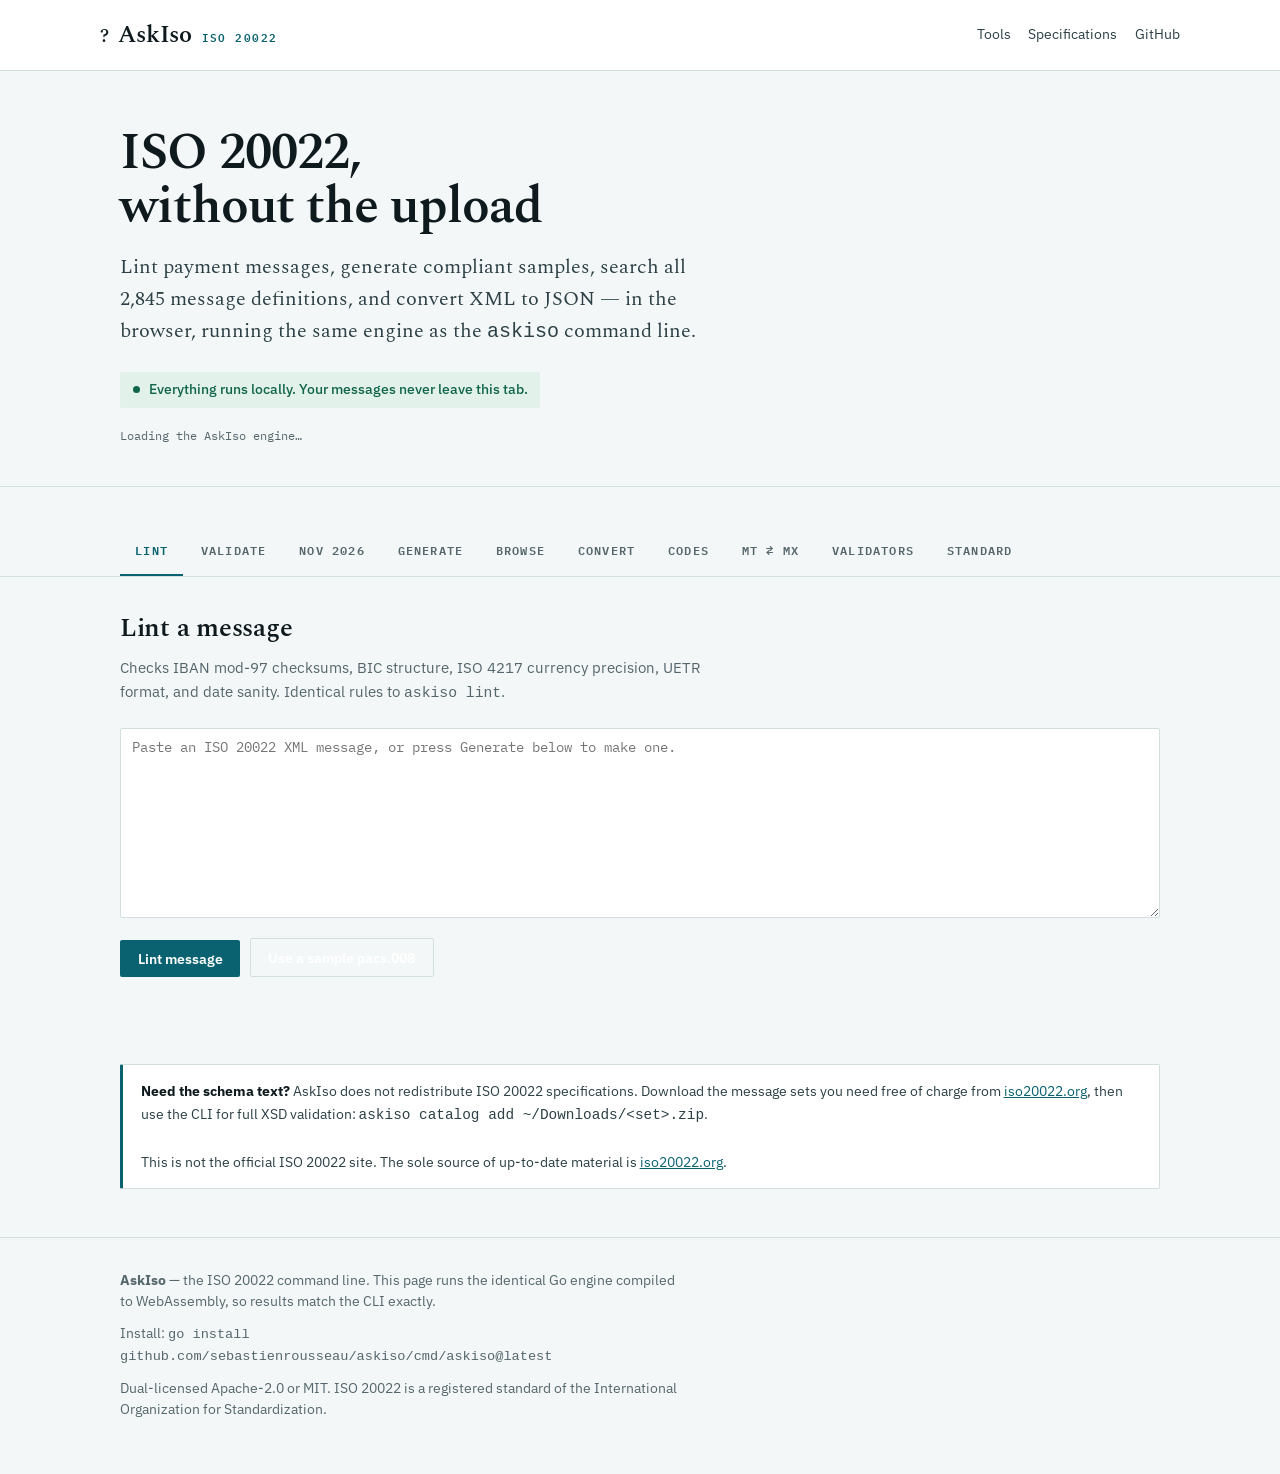
==== commit 7c0cbea4: "feat!: rebrand from Anchor to AskIso BREAKING CHANGE: the module path, binaries, environment variabl" ====
--- a/web/site/index.html
+++ b/web/site/index.html
@@ -3,9 +3,9 @@
 <head>
 <meta charset="utf-8">
 <meta name="viewport" content="width=device-width, initial-scale=1">
-<title>Anchor — ISO 20022 in your browser</title>
+<title>AskIso — ISO 20022 in your browser</title>
 <meta name="description" content="Lint, generate, search and convert ISO 20022 financial messages. Runs entirely in your browser — nothing is uploaded.">
-<link rel="icon" href="data:image/svg+xml,<svg xmlns='http://www.w3.org/2000/svg' viewBox='0 0 100 100'><text y='.9em' font-size='90'>⚓</text></svg>">
+<link rel="icon" href="data:image/svg+xml,<svg xmlns='http://www.w3.org/2000/svg' viewBox='0 0 100 100'><text y='.9em' font-size='90'>❓</text></svg>">
 <link rel="preconnect" href="https://fonts.googleapis.com">
 <link rel="preconnect" href="https://fonts.gstatic.com" crossorigin>
 <link rel="stylesheet" href="https://fonts.googleapis.com/css2?family=Spectral:wght@400;600&family=IBM+Plex+Mono:wght@400;500;600&family=IBM+Plex+Sans:wght@400;500;600;700&display=swap">
@@ -58,7 +58,7 @@
   header.mast{border-bottom:1px solid var(--line);background:var(--surface)}
   .mast-inner{display:flex;align-items:center;gap:1rem;flex-wrap:wrap;padding:1rem 0}
   .brand{display:flex;align-items:baseline;gap:.6rem;font-family:Spectral,ui-serif,Georgia,serif;font-size:1.5rem;font-weight:600;letter-spacing:-.01em}
-  .brand .anchor-mark{font-size:1.2rem}
+  .brand .askiso-mark{font-size:1.2rem}
   .brand small{font-family:"IBM Plex Mono",monospace;font-size:.66rem;letter-spacing:.14em;text-transform:uppercase;color:var(--accent);font-weight:600}
   .mast-links{margin-left:auto;display:flex;gap:1.1rem;align-items:center;font-size:.88rem}
   .mast-links a{color:var(--ink-2);text-decoration:none;border-bottom:1px solid transparent}
@@ -166,11 +166,11 @@
 
 <header class="mast">
   <div class="wrap mast-inner">
-    <div class="brand"><span class="anchor-mark">⚓</span> Anchor <small>ISO 20022</small></div>
+    <div class="brand"><span class="askiso-mark">?</span> AskIso <small>ISO 20022</small></div>
     <div class="mast-links">
       <a href="#tools">Tools</a>
       <a href="https://www.iso20022.org/" rel="noopener">Specifications</a>
-      <a href="https://github.com/sebastienrousseau/anchor" rel="noopener">GitHub</a>
+      <a href="https://github.com/sebastienrousseau/askiso" rel="noopener">GitHub</a>
     </div>
   </div>
 </header>
@@ -178,9 +178,9 @@
 <section class="hero">
   <div class="wrap">
     <h1>ISO 20022, without the upload</h1>
-    <p class="lede">Lint payment messages, generate compliant samples, search all 2,845 message definitions, and convert XML to JSON — in the browser, running the same engine as the <code>anchor</code> command line.</p>
+    <p class="lede">Lint payment messages, generate compliant samples, search all 2,845 message definitions, and convert XML to JSON — in the browser, running the same engine as the <code>askiso</code> command line.</p>
     <span class="privacy"><span class="dot"></span> Everything runs locally. Your messages never leave this tab.</span>
-    <div id="status">Loading the Anchor engine…</div>
+    <div id="status">Loading the AskIso engine…</div>
   </div>
 </section>
 
@@ -206,7 +206,7 @@
   <!-- LINT -->
   <section class="panel" data-panel="lint" data-active="true" role="tabpanel">
     <h2>Lint a message</h2>
-    <p class="hint">Checks IBAN mod-97 checksums, BIC structure, ISO 4217 currency precision, UETR format, and date sanity. Identical rules to <code>anchor lint</code>.</p>
+    <p class="hint">Checks IBAN mod-97 checksums, BIC structure, ISO 4217 currency precision, UETR format, and date sanity. Identical rules to <code>askiso lint</code>.</p>
     <label class="sr" for="lint-in">ISO 20022 XML message</label>
     <textarea id="lint-in" spellcheck="false" placeholder="Paste an ISO 20022 XML message, or press Generate below to make one."></textarea>
     <div class="row" style="margin-top:.8rem">
@@ -219,9 +219,9 @@
   <!-- VALIDATE -->
   <section class="panel" data-panel="validate" role="tabpanel">
     <h2>Validate against a schema</h2>
-    <p class="hint">Full XML Schema validation — element order, cardinality, choices, patterns, enumerations, lengths and numeric facets. The same pure-Go engine as <code>anchor validate</code>, which agrees with libxml2 on all 4,746 schemas in the ISO 20022 catalogue.</p>
+    <p class="hint">Full XML Schema validation — element order, cardinality, choices, patterns, enumerations, lengths and numeric facets. The same pure-Go engine as <code>askiso validate</code>, which agrees with libxml2 on all 4,746 schemas in the ISO 20022 catalogue.</p>
     <div class="notice" style="margin-top:0;margin-bottom:1.4rem">
-      Anchor ships no specification content, so paste the XSD too. Download it free from
+      AskIso ships no specification content, so paste the XSD too. Download it free from
       <a href="https://www.iso20022.org/iso-20022-message-definitions" rel="noopener">iso20022.org</a>
       — or use the CLI, which resolves the schema automatically from your local catalogue.
     </div>
@@ -352,7 +352,7 @@
     <div class="out" id="tr-out"></div>
 
     <h3 style="margin-top:2rem">Convert a real message</h3>
-    <p class="hint">Paste an MT103, MT202 or MT940 and get the ISO 20022 document plus a fidelity report saying what was carried, shortened, inferred, or dropped. Same converter as <code>anchor translate</code>.</p>
+    <p class="hint">Paste an MT103, MT202 or MT940 and get the ISO 20022 document plus a fidelity report saying what was carried, shortened, inferred, or dropped. Same converter as <code>askiso translate</code>.</p>
     <label class="sr" for="mt-in">SWIFT MT message</label>
     <textarea id="mt-in" rows="12" spellcheck="false" placeholder="{1:F01BANKGB2LAXXX0000000000}{2:I103BANKDEFFXXXXN}{4:&#10;:20:REF20260824001&#10;..."></textarea>
     <div class="row">
@@ -398,11 +398,11 @@
   </section>
 
   <div class="notice">
-    <strong>Need the schema text?</strong> Anchor does not redistribute ISO 20022 specifications.
+    <strong>Need the schema text?</strong> AskIso does not redistribute ISO 20022 specifications.
     Download the message sets you need free of charge from
     <a href="https://www.iso20022.org/iso-20022-message-definitions" rel="noopener">iso20022.org</a>,
     then use the CLI for full XSD validation:
-    <code>anchor catalog add ~/Downloads/&lt;set&gt;.zip</code>.
+    <code>askiso catalog add ~/Downloads/&lt;set&gt;.zip</code>.
     <br><br>
     This is not the official ISO 20022 site. The sole source of up-to-date material is
     <a href="https://www.iso20022.org/" rel="noopener">iso20022.org</a>.
@@ -411,8 +411,8 @@
 
 <footer>
   <div class="wrap">
-    <p><strong>Anchor</strong> — the ISO 20022 command line. This page runs the identical Go engine compiled to WebAssembly, so results match the CLI exactly.</p>
-    <p>Install: <code>go install github.com/sebastienrousseau/anchor/cmd/anchor@latest</code></p>
+    <p><strong>AskIso</strong> — the ISO 20022 command line. This page runs the identical Go engine compiled to WebAssembly, so results match the CLI exactly.</p>
+    <p>Install: <code>go install github.com/sebastienrousseau/askiso/cmd/askiso@latest</code></p>
     <p>Dual-licensed Apache-2.0 or MIT. ISO 20022 is a registered standard of the International Organization for Standardization.</p>
   </div>
 </footer>
@@ -446,7 +446,7 @@
   var statusEl = $("#status");
   var ready = false;
 
-  window.anchorReady = function () {
+  window.askisoReady = function () {
     ready = true;
     statusEl.textContent = "Engine ready — light mode (embedded index of the standard; no schemas installed)";
     statusEl.className = "ready";
@@ -463,7 +463,7 @@
   function call(fn) {
     var args = Array.prototype.slice.call(arguments, 1);
     try {
-      return window.anchor[fn].apply(null, args);
+      return window.askiso[fn].apply(null, args);
     } catch (e) {
       return { ok: false, error: String(e && e.message ? e.message : e) };
     }
@@ -474,7 +474,7 @@
     statusEl.className = "error";
   } else {
     var go = new Go();
-    WebAssembly.instantiateStreaming(fetch("anchor.wasm"), go.importObject)
+    WebAssembly.instantiateStreaming(fetch("askiso.wasm"), go.importObject)
       .then(function (res) { go.run(res.instance); })
       .catch(function (err) {
         statusEl.textContent = "Could not load the engine: " + err;
@@ -740,7 +740,7 @@
     if (lintRes.ok) {
       var d = lintRes.data;
       banner = d.error_count > 0
-        ? '<div class="verdict fail">Generated, but Anchor’s own linter reports ' + d.error_count + ' error(s) — a known defect for this preset.</div>'
+        ? '<div class="verdict fail">Generated, but AskIso’s own linter reports ' + d.error_count + ' error(s) — a known defect for this preset.</div>'
         : '<div class="verdict pass">Generated and passes all ' + d.passed_count + " business-rule checks</div>";
     }
     out.innerHTML = banner + '<pre class="code">' + esc(r.data.xml) + "</pre>";
